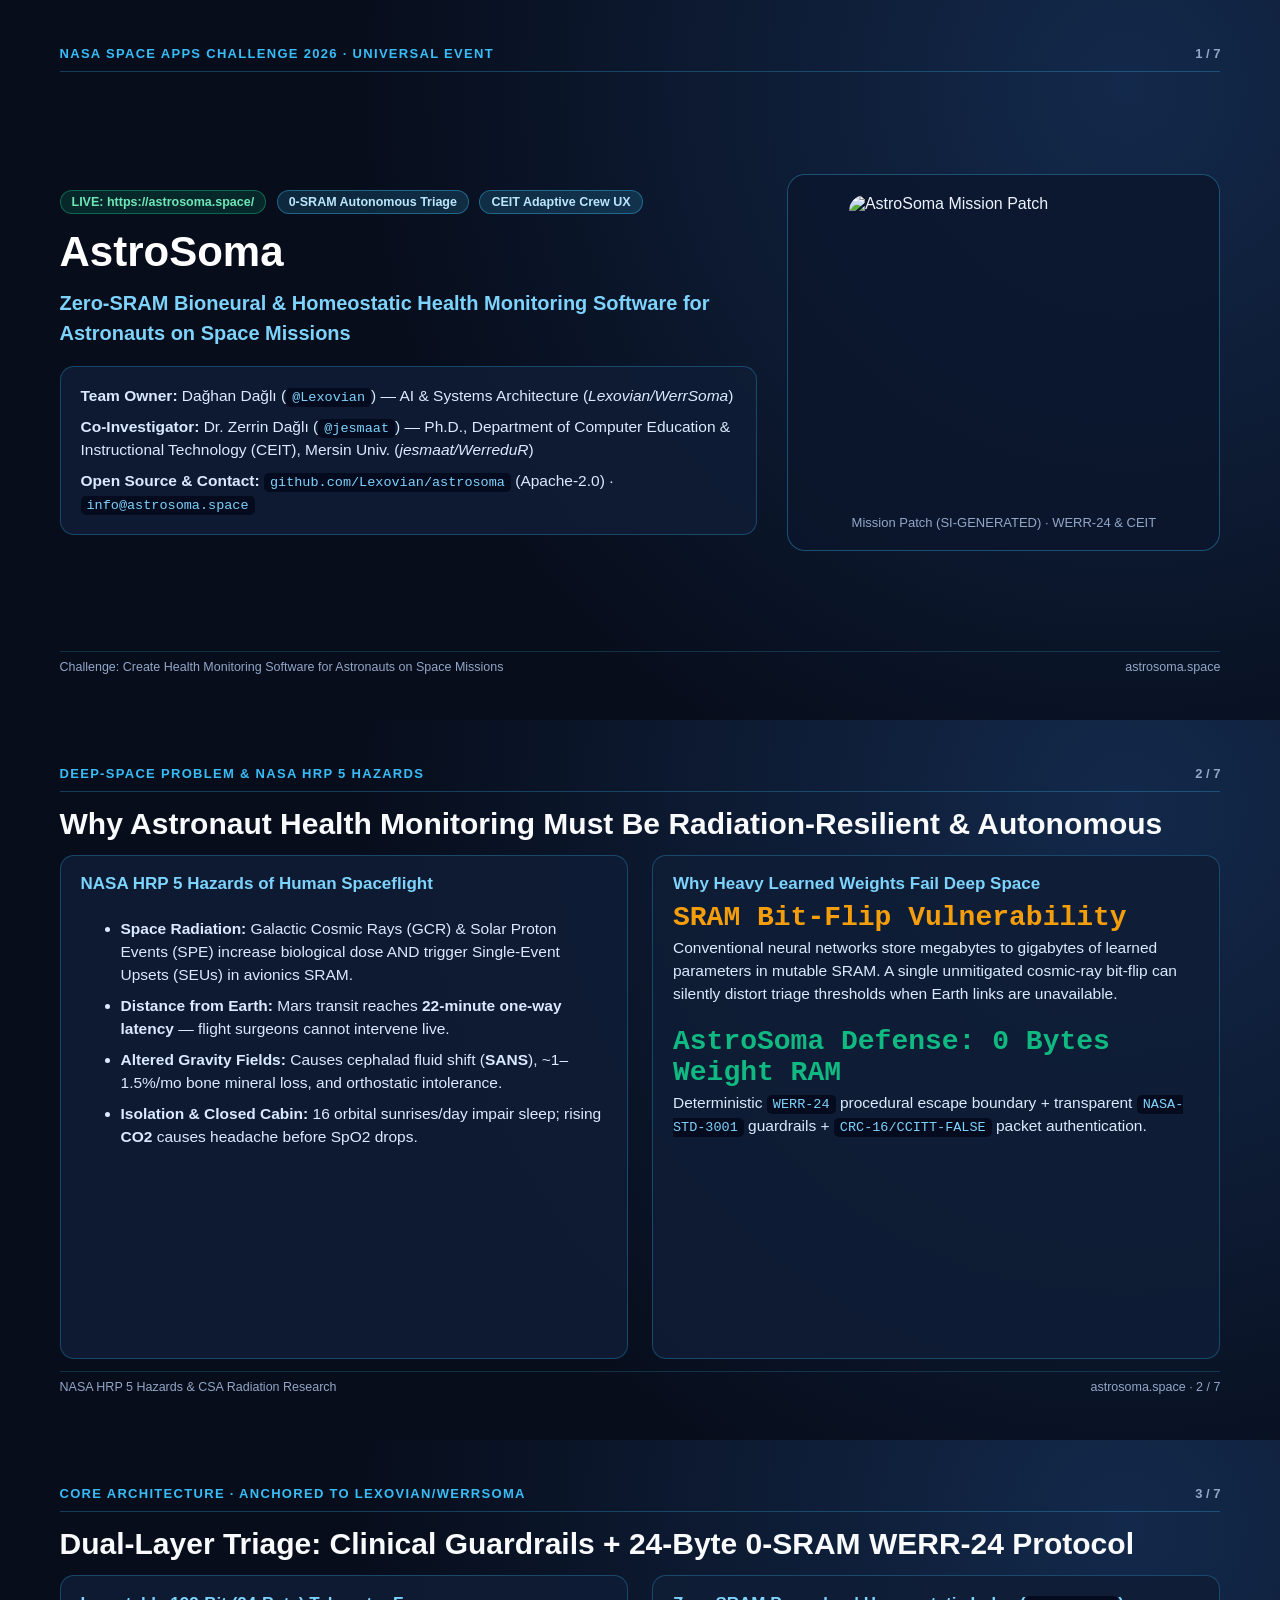
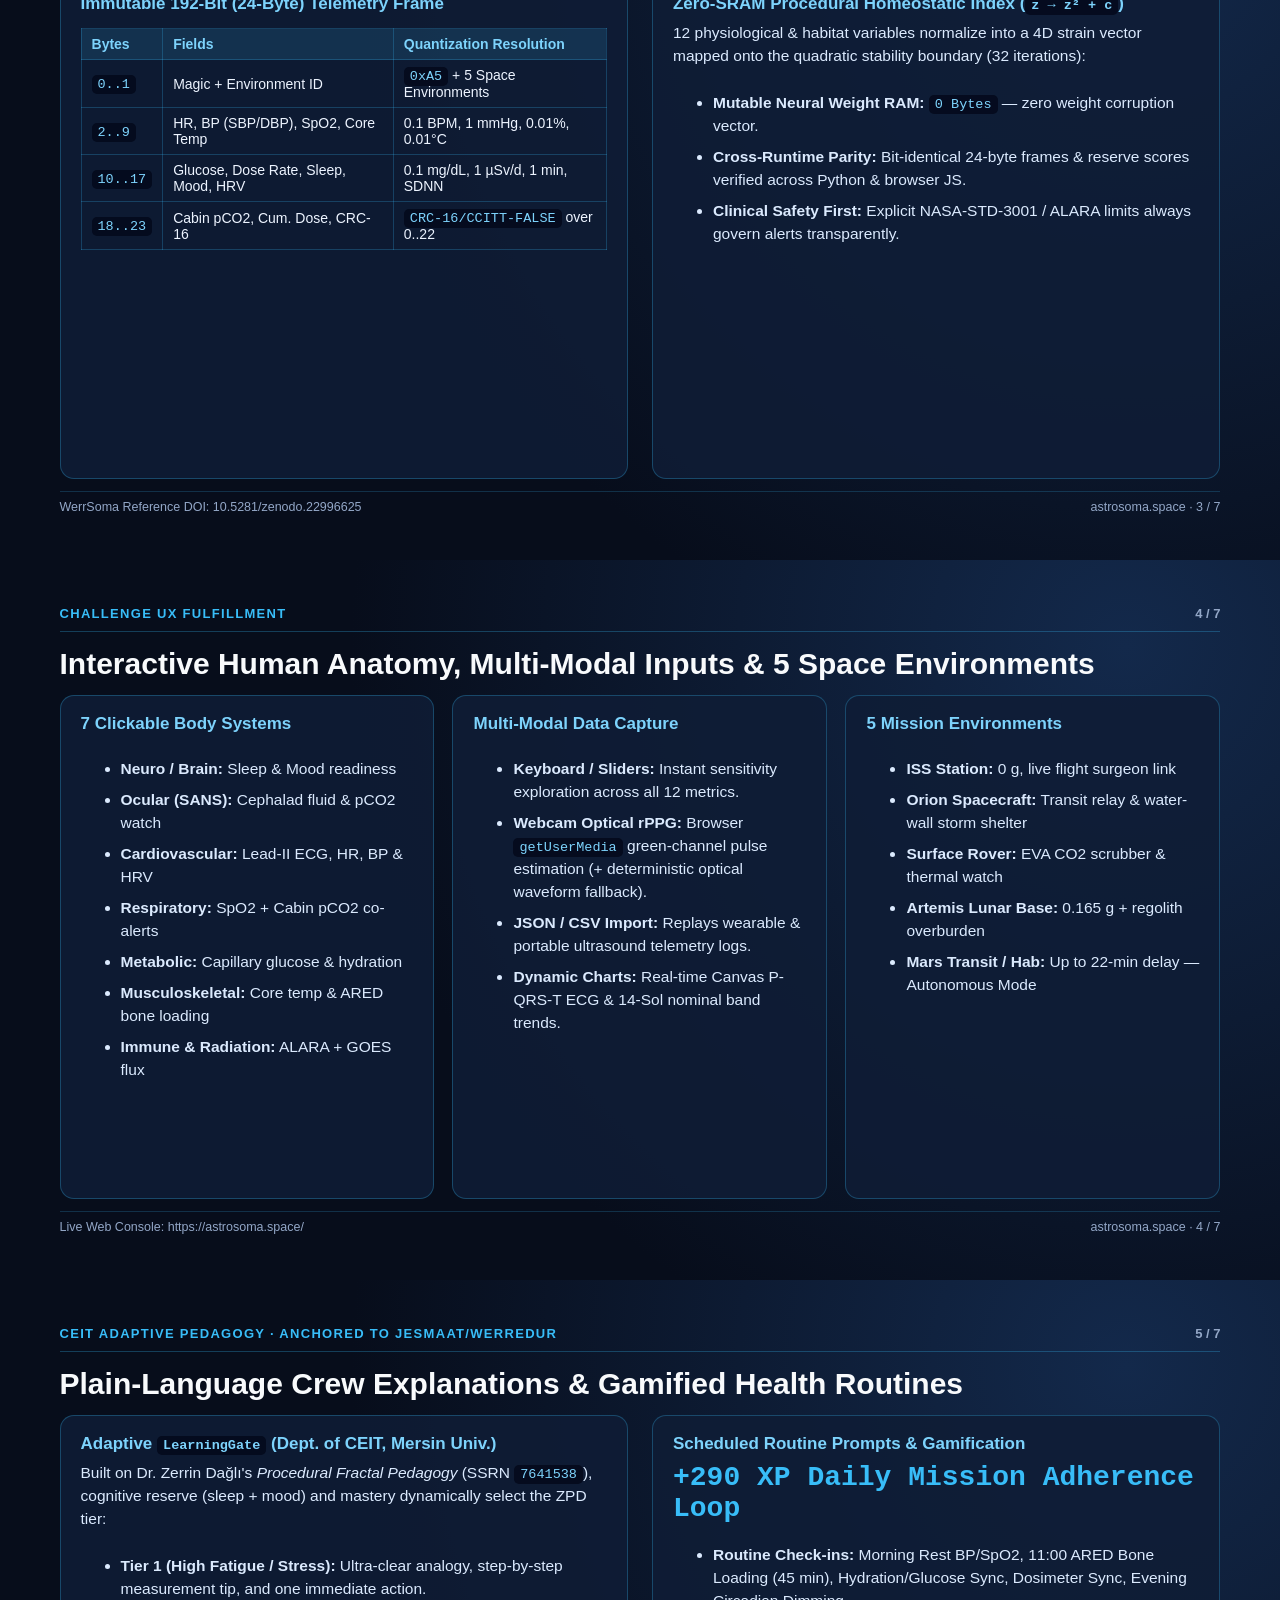
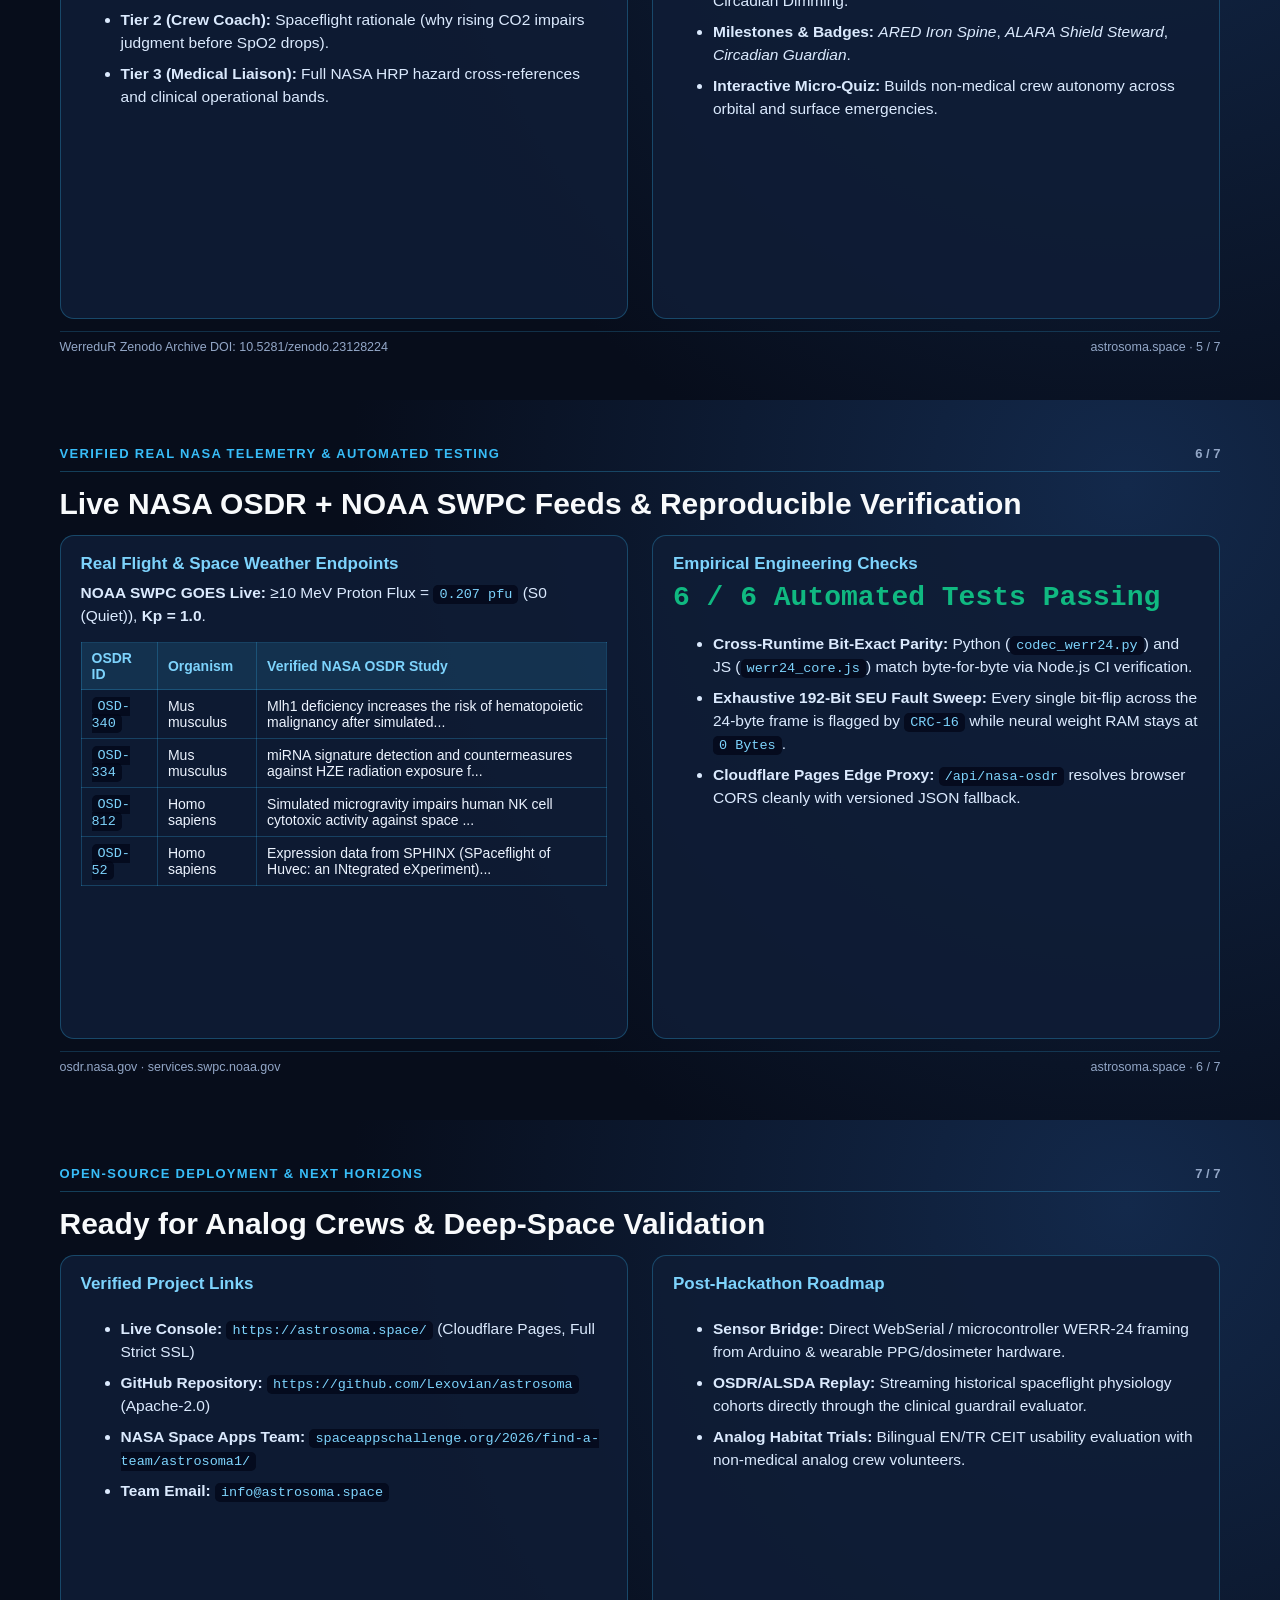
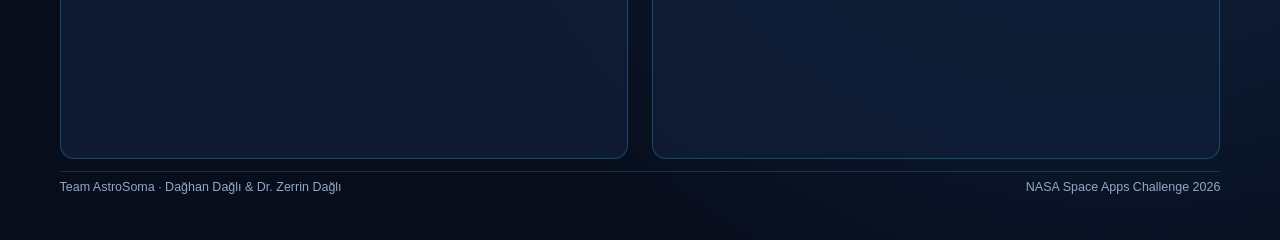
==== demo/slides_en.html @ 0d8e9eee "Implement AstroSoma 0-SRAM health console, WERR-24 parity, CEIT UX, PDFs & CI" ====
<!DOCTYPE html><html lang='en'><head><meta charset='utf-8'><title>AstroSoma — NASA Space Apps 2026 Presentation (EN)</title><style>
    @page { size: 13.333in 7.5in; margin: 0; }
    * { box-sizing: border-box; }
    html, body {
      margin: 0; padding: 0;
      background: #060b16; color: #edf4ff;
      font-family: 'Segoe UI', Inter, Arial, sans-serif;
    }
    .slide {
      width: 13.333in; height: 7.5in;
      padding: 0.48in 0.62in;
      position: relative;
      overflow: hidden;
      page-break-after: always;
      background: radial-gradient(circle at 88% 12%, #13294b 0%, #070d1b 60%);
      display: flex; flex-direction: column; justify-content: space-between;
    }
    .slide:last-child { page-break-after: auto; }
    .hdr {
      display: flex; justify-content: space-between; align-items: center;
      border-bottom: 1px solid rgba(56, 189, 248, 0.28);
      padding-bottom: 10px; margin-bottom: 14px;
    }
    .eyebrow {
      font-size: 13px; font-weight: 700; letter-spacing: 0.1em;
      text-transform: uppercase; color: #38bdf8;
    }
    .pg { font-size: 13px; color: #93a7c7; font-weight: 600; }
    h1 { font-size: 42px; line-height: 1.12; margin: 8px 0 14px; color: #ffffff; }
    h2 { font-size: 30px; line-height: 1.18; margin: 0 0 14px; color: #f8fafc; }
    h3 { font-size: 17px; margin: 0 0 8px; color: #7dd3fc; }
    p, li { font-size: 15.5px; line-height: 1.48; color: #dbeafe; margin: 0 0 8px; }
    .grid2 { display: grid; grid-template-columns: 1fr 1fr; gap: 24px; align-items: stretch; flex: 1; }
    .grid3 { display: grid; grid-template-columns: 1fr 1fr 1fr; gap: 18px; align-items: stretch; flex: 1; }
    .hero-grid { display: grid; grid-template-columns: 1.45fr 0.9fr; gap: 30px; align-items: center; flex: 1; }
    .card {
      background: rgba(15, 29, 54, 0.88);
      border: 1px solid rgba(56, 189, 248, 0.28);
      border-radius: 14px; padding: 18px 20px;
      display: flex; flex-direction: column; justify-content: flex-start;
    }
    .kpi { font-size: 28px; font-weight: 800; color: #10b981; font-family: Consolas, monospace; margin-bottom: 4px; }
    .kpi.warn { color: #f59e0b; }
    .kpi.cyan { color: #38bdf8; }
    .patch-wrap {
      display: flex; flex-direction: column; align-items: center; justify-content: center;
      background: rgba(12, 23, 44, 0.82); border: 1px solid rgba(56, 189, 248, 0.35);
      border-radius: 18px; padding: 20px;
    }
    .patch-wrap img { width: 310px; height: 310px; border-radius: 16px; object-fit: cover; }
    .pill {
      display: inline-block; padding: 4px 11px; border-radius: 999px;
      font-size: 12.5px; font-weight: 700; margin-right: 6px; margin-bottom: 6px;
      background: rgba(56, 189, 248, 0.16); color: #bae6fd; border: 1px solid rgba(56, 189, 248, 0.4);
    }
    .pill.green { background: rgba(16, 185, 129, 0.16); color: #6ee7b7; border-color: rgba(16, 185, 129, 0.45); }
    table { width: 100%; border-collapse: collapse; font-size: 14px; margin-top: 6px; }
    th, td { border: 1px solid rgba(56, 189, 248, 0.24); padding: 7px 10px; text-align: left; }
    th { background: rgba(56, 189, 248, 0.14); color: #7dd3fc; font-weight: 700; }
    code { font-family: Consolas, monospace; background: rgba(2, 6, 23, 0.75); padding: 2px 6px; border-radius: 5px; color: #7dd3fc; font-size: 13.5px; }
    .ftr {
      border-top: 1px solid rgba(56, 189, 248, 0.2);
      padding-top: 8px; margin-top: 12px;
      display: flex; justify-content: space-between; font-size: 12.5px; color: #93a7c7;
    }
    </style></head><body>
        <section class="slide">
          <div class="hdr"><span class="eyebrow">NASA Space Apps Challenge 2026 · Universal Event</span><span class="pg">1 / 7</span></div>
          <div class="hero-grid">
            <div>
              <span class="pill green">LIVE: https://astrosoma.space/</span>
              <span class="pill">0-SRAM Autonomous Triage</span>
              <span class="pill">CEIT Adaptive Crew UX</span>
              <h1>AstroSoma</h1>
              <p style="font-size:20px;color:#7dd3fc;font-weight:600;margin-bottom:18px;">
                Zero-SRAM Bioneural &amp; Homeostatic Health Monitoring Software for Astronauts on Space Missions
              </p>
              <div class="card">
                <p><b>Team Owner:</b> Dağhan Dağlı (<code>@Lexovian</code>) — AI &amp; Systems Architecture (<i>Lexovian/WerrSoma</i>)</p>
                <p><b>Co-Investigator:</b> Dr. Zerrin Dağlı (<code>@jesmaat</code>) — Ph.D., Department of Computer Education &amp; Instructional Technology (CEIT), Mersin Univ. (<i>jesmaat/WerreduR</i>)</p>
                <p style="margin-bottom:0;"><b>Open Source &amp; Contact:</b> <code>github.com/Lexovian/astrosoma</code> (Apache-2.0) · <code>info@astrosoma.space</code></p>
              </div>
            </div>
            <div class="patch-wrap">
              <img src="file:///C:/Users/maat/Documents/antigravity/wonderful-raman/spaceapps_2026/astrosoma/assets/astrosoma_mission_patch.jpg" alt="AstroSoma Mission Patch">
              <div style="margin-top:10px;font-size:13px;color:#93a7c7;">Mission Patch (SI-GENERATED) · WERR-24 &amp; CEIT</div>
            </div>
          </div>
          <div class="ftr"><span>Challenge: Create Health Monitoring Software for Astronauts on Space Missions</span><span>astrosoma.space</span></div>
        </section>
        <section class="slide">
          <div class="hdr"><span class="eyebrow">Deep-Space Problem &amp; NASA HRP 5 Hazards</span><span class="pg">2 / 7</span></div>
          <h2>Why Astronaut Health Monitoring Must Be Radiation-Resilient &amp; Autonomous</h2>
          <div class="grid2">
            <div class="card">
              <h3>NASA HRP 5 Hazards of Human Spaceflight</h3>
              <ul>
                <li><b>Space Radiation:</b> Galactic Cosmic Rays (GCR) &amp; Solar Proton Events (SPE) increase biological dose AND trigger Single-Event Upsets (SEUs) in avionics SRAM.</li>
                <li><b>Distance from Earth:</b> Mars transit reaches <b>22-minute one-way latency</b> — flight surgeons cannot intervene live.</li>
                <li><b>Altered Gravity Fields:</b> Causes cephalad fluid shift (<b>SANS</b>), ~1–1.5%/mo bone mineral loss, and orthostatic intolerance.</li>
                <li><b>Isolation &amp; Closed Cabin:</b> 16 orbital sunrises/day impair sleep; rising <b>CO2</b> causes headache before SpO2 drops.</li>
              </ul>
            </div>
            <div class="card">
              <h3>Why Heavy Learned Weights Fail Deep Space</h3>
              <div class="kpi warn">SRAM Bit-Flip Vulnerability</div>
              <p>Conventional neural networks store megabytes to gigabytes of learned parameters in mutable SRAM. A single unmitigated cosmic-ray bit-flip can silently distort triage thresholds when Earth links are unavailable.</p>
              <div style="margin-top:12px;" class="kpi">AstroSoma Defense: 0 Bytes Weight RAM</div>
              <p>Deterministic <code>WERR-24</code> procedural escape boundary + transparent <code>NASA-STD-3001</code> guardrails + <code>CRC-16/CCITT-FALSE</code> packet authentication.</p>
            </div>
          </div>
          <div class="ftr"><span>NASA HRP 5 Hazards &amp; CSA Radiation Research</span><span>astrosoma.space · 2 / 7</span></div>
        </section>
        <section class="slide">
          <div class="hdr"><span class="eyebrow">Core Architecture · Anchored to Lexovian/WerrSoma</span><span class="pg">3 / 7</span></div>
          <h2>Dual-Layer Triage: Clinical Guardrails + 24-Byte 0-SRAM WERR-24 Protocol</h2>
          <div class="grid2">
            <div class="card">
              <h3>Immutable 192-Bit (24-Byte) Telemetry Frame</h3>
              <table>
                <tr><th>Bytes</th><th>Fields</th><th>Quantization Resolution</th></tr>
                <tr><td><code>0..1</code></td><td>Magic + Environment ID</td><td><code>0xA5</code> + 5 Space Environments</td></tr>
                <tr><td><code>2..9</code></td><td>HR, BP (SBP/DBP), SpO2, Core Temp</td><td>0.1 BPM, 1 mmHg, 0.01%, 0.01°C</td></tr>
                <tr><td><code>10..17</code></td><td>Glucose, Dose Rate, Sleep, Mood, HRV</td><td>0.1 mg/dL, 1 µSv/d, 1 min, SDNN</td></tr>
                <tr><td><code>18..23</code></td><td>Cabin pCO2, Cum. Dose, CRC-16</td><td><code>CRC-16/CCITT-FALSE</code> over 0..22</td></tr>
              </table>
            </div>
            <div class="card">
              <h3>Zero-SRAM Procedural Homeostatic Index (<code>z → z² + c</code>)</h3>
              <p>12 physiological &amp; habitat variables normalize into a 4D strain vector mapped onto the quadratic stability boundary (32 iterations):</p>
              <ul>
                <li><b>Mutable Neural Weight RAM:</b> <code>0 Bytes</code> — zero weight corruption vector.</li>
                <li><b>Cross-Runtime Parity:</b> Bit-identical 24-byte frames &amp; reserve scores verified across Python &amp; browser JS.</li>
                <li><b>Clinical Safety First:</b> Explicit NASA-STD-3001 / ALARA limits always govern alerts transparently.</li>
              </ul>
            </div>
          </div>
          <div class="ftr"><span>WerrSoma Reference DOI: 10.5281/zenodo.22996625</span><span>astrosoma.space · 3 / 7</span></div>
        </section>
        <section class="slide">
          <div class="hdr"><span class="eyebrow">Challenge UX Fulfillment</span><span class="pg">4 / 7</span></div>
          <h2>Interactive Human Anatomy, Multi-Modal Inputs &amp; 5 Space Environments</h2>
          <div class="grid3">
            <div class="card">
              <h3>7 Clickable Body Systems</h3>
              <ul>
                <li><b>Neuro / Brain:</b> Sleep &amp; Mood readiness</li>
                <li><b>Ocular (SANS):</b> Cephalad fluid &amp; pCO2 watch</li>
                <li><b>Cardiovascular:</b> Lead-II ECG, HR, BP &amp; HRV</li>
                <li><b>Respiratory:</b> SpO2 + Cabin pCO2 co-alerts</li>
                <li><b>Metabolic:</b> Capillary glucose &amp; hydration</li>
                <li><b>Musculoskeletal:</b> Core temp &amp; ARED bone loading</li>
                <li><b>Immune &amp; Radiation:</b> ALARA + GOES flux</li>
              </ul>
            </div>
            <div class="card">
              <h3>Multi-Modal Data Capture</h3>
              <ul>
                <li><b>Keyboard / Sliders:</b> Instant sensitivity exploration across all 12 metrics.</li>
                <li><b>Webcam Optical rPPG:</b> Browser <code>getUserMedia</code> green-channel pulse estimation (+ deterministic optical waveform fallback).</li>
                <li><b>JSON / CSV Import:</b> Replays wearable &amp; portable ultrasound telemetry logs.</li>
                <li><b>Dynamic Charts:</b> Real-time Canvas P-QRS-T ECG &amp; 14-Sol nominal band trends.</li>
              </ul>
            </div>
            <div class="card">
              <h3>5 Mission Environments</h3>
              <ul>
                <li><b>ISS Station:</b> 0 g, live flight surgeon link</li>
                <li><b>Orion Spacecraft:</b> Transit relay &amp; water-wall storm shelter</li>
                <li><b>Surface Rover:</b> EVA CO2 scrubber &amp; thermal watch</li>
                <li><b>Artemis Lunar Base:</b> 0.165 g + regolith overburden</li>
                <li><b>Mars Transit / Hab:</b> Up to 22-min delay — Autonomous Mode</li>
              </ul>
            </div>
          </div>
          <div class="ftr"><span>Live Web Console: https://astrosoma.space/</span><span>astrosoma.space · 4 / 7</span></div>
        </section>
        <section class="slide">
          <div class="hdr"><span class="eyebrow">CEIT Adaptive Pedagogy · Anchored to jesmaat/WerreduR</span><span class="pg">5 / 7</span></div>
          <h2>Plain-Language Crew Explanations &amp; Gamified Health Routines</h2>
          <div class="grid2">
            <div class="card">
              <h3>Adaptive <code>LearningGate</code> (Dept. of CEIT, Mersin Univ.)</h3>
              <p>Built on Dr. Zerrin Dağlı's <i>Procedural Fractal Pedagogy</i> (SSRN <code>7641538</code>), cognitive reserve (sleep + mood) and mastery dynamically select the ZPD tier:</p>
              <ul>
                <li><b>Tier 1 (High Fatigue / Stress):</b> Ultra-clear analogy, step-by-step measurement tip, and one immediate action.</li>
                <li><b>Tier 2 (Crew Coach):</b> Spaceflight rationale (why rising CO2 impairs judgment before SpO2 drops).</li>
                <li><b>Tier 3 (Medical Liaison):</b> Full NASA HRP hazard cross-references and clinical operational bands.</li>
              </ul>
            </div>
            <div class="card">
              <h3>Scheduled Routine Prompts &amp; Gamification</h3>
              <div class="kpi cyan">+290 XP Daily Mission Adherence Loop</div>
              <ul>
                <li><b>Routine Check-ins:</b> Morning Rest BP/SpO2, 11:00 ARED Bone Loading (45 min), Hydration/Glucose Sync, Dosimeter Sync, Evening Circadian Dimming.</li>
                <li><b>Milestones &amp; Badges:</b> <i>ARED Iron Spine</i>, <i>ALARA Shield Steward</i>, <i>Circadian Guardian</i>.</li>
                <li><b>Interactive Micro-Quiz:</b> Builds non-medical crew autonomy across orbital and surface emergencies.</li>
              </ul>
            </div>
          </div>
          <div class="ftr"><span>WerreduR Zenodo Archive DOI: 10.5281/zenodo.23128224</span><span>astrosoma.space · 5 / 7</span></div>
        </section>
        <section class="slide">
          <div class="hdr"><span class="eyebrow">Verified Real NASA Telemetry &amp; Automated Testing</span><span class="pg">6 / 7</span></div>
          <h2>Live NASA OSDR + NOAA SWPC Feeds &amp; Reproducible Verification</h2>
          <div class="grid2">
            <div class="card">
              <h3>Real Flight &amp; Space Weather Endpoints</h3>
              <p><b>NOAA SWPC GOES Live:</b> &ge;10 MeV Proton Flux = <code>0.207 pfu</code> (S0 (Quiet)), <b>Kp = 1.0</b>.</p>
              <table>
                <tr><th>OSDR ID</th><th>Organism</th><th>Verified NASA OSDR Study</th></tr>
                <tr><td><code>OSD-340</code></td><td>Mus musculus</td><td>Mlh1 deficiency increases the risk of hematopoietic malignancy after simulated...</td></tr><tr><td><code>OSD-334</code></td><td>Mus musculus</td><td>miRNA signature detection and countermeasures against HZE radiation exposure f...</td></tr><tr><td><code>OSD-812</code></td><td>Homo sapiens</td><td>Simulated microgravity impairs human NK cell cytotoxic activity against space ...</td></tr><tr><td><code>OSD-52</code></td><td>Homo sapiens</td><td>Expression data from SPHINX (SPaceflight of Huvec: an INtegrated eXperiment)...</td></tr>
              </table>
            </div>
            <div class="card">
              <h3>Empirical Engineering Checks</h3>
              <div class="kpi">6 / 6 Automated Tests Passing</div>
              <ul>
                <li><b>Cross-Runtime Bit-Exact Parity:</b> Python (<code>codec_werr24.py</code>) and JS (<code>werr24_core.js</code>) match byte-for-byte via Node.js CI verification.</li>
                <li><b>Exhaustive 192-Bit SEU Fault Sweep:</b> Every single bit-flip across the 24-byte frame is flagged by <code>CRC-16</code> while neural weight RAM stays at <code>0 Bytes</code>.</li>
                <li><b>Cloudflare Pages Edge Proxy:</b> <code>/api/nasa-osdr</code> resolves browser CORS cleanly with versioned JSON fallback.</li>
              </ul>
            </div>
          </div>
          <div class="ftr"><span>osdr.nasa.gov · services.swpc.noaa.gov</span><span>astrosoma.space · 6 / 7</span></div>
        </section>
        <section class="slide">
          <div class="hdr"><span class="eyebrow">Open-Source Deployment &amp; Next Horizons</span><span class="pg">7 / 7</span></div>
          <h2>Ready for Analog Crews &amp; Deep-Space Validation</h2>
          <div class="grid2">
            <div class="card">
              <h3>Verified Project Links</h3>
              <ul>
                <li><b>Live Console:</b> <code>https://astrosoma.space/</code> (Cloudflare Pages, Full Strict SSL)</li>
                <li><b>GitHub Repository:</b> <code>https://github.com/Lexovian/astrosoma</code> (Apache-2.0)</li>
                <li><b>NASA Space Apps Team:</b> <code>spaceappschallenge.org/2026/find-a-team/astrosoma1/</code></li>
                <li><b>Team Email:</b> <code>info@astrosoma.space</code></li>
              </ul>
            </div>
            <div class="card">
              <h3>Post-Hackathon Roadmap</h3>
              <ul>
                <li><b>Sensor Bridge:</b> Direct WebSerial / microcontroller WERR-24 framing from Arduino &amp; wearable PPG/dosimeter hardware.</li>
                <li><b>OSDR/ALSDA Replay:</b> Streaming historical spaceflight physiology cohorts directly through the clinical guardrail evaluator.</li>
                <li><b>Analog Habitat Trials:</b> Bilingual EN/TR CEIT usability evaluation with non-medical analog crew volunteers.</li>
              </ul>
            </div>
          </div>
          <div class="ftr"><span>Team AstroSoma · Dağhan Dağlı &amp; Dr. Zerrin Dağlı</span><span>NASA Space Apps Challenge 2026</span></div>
        </section></body></html>
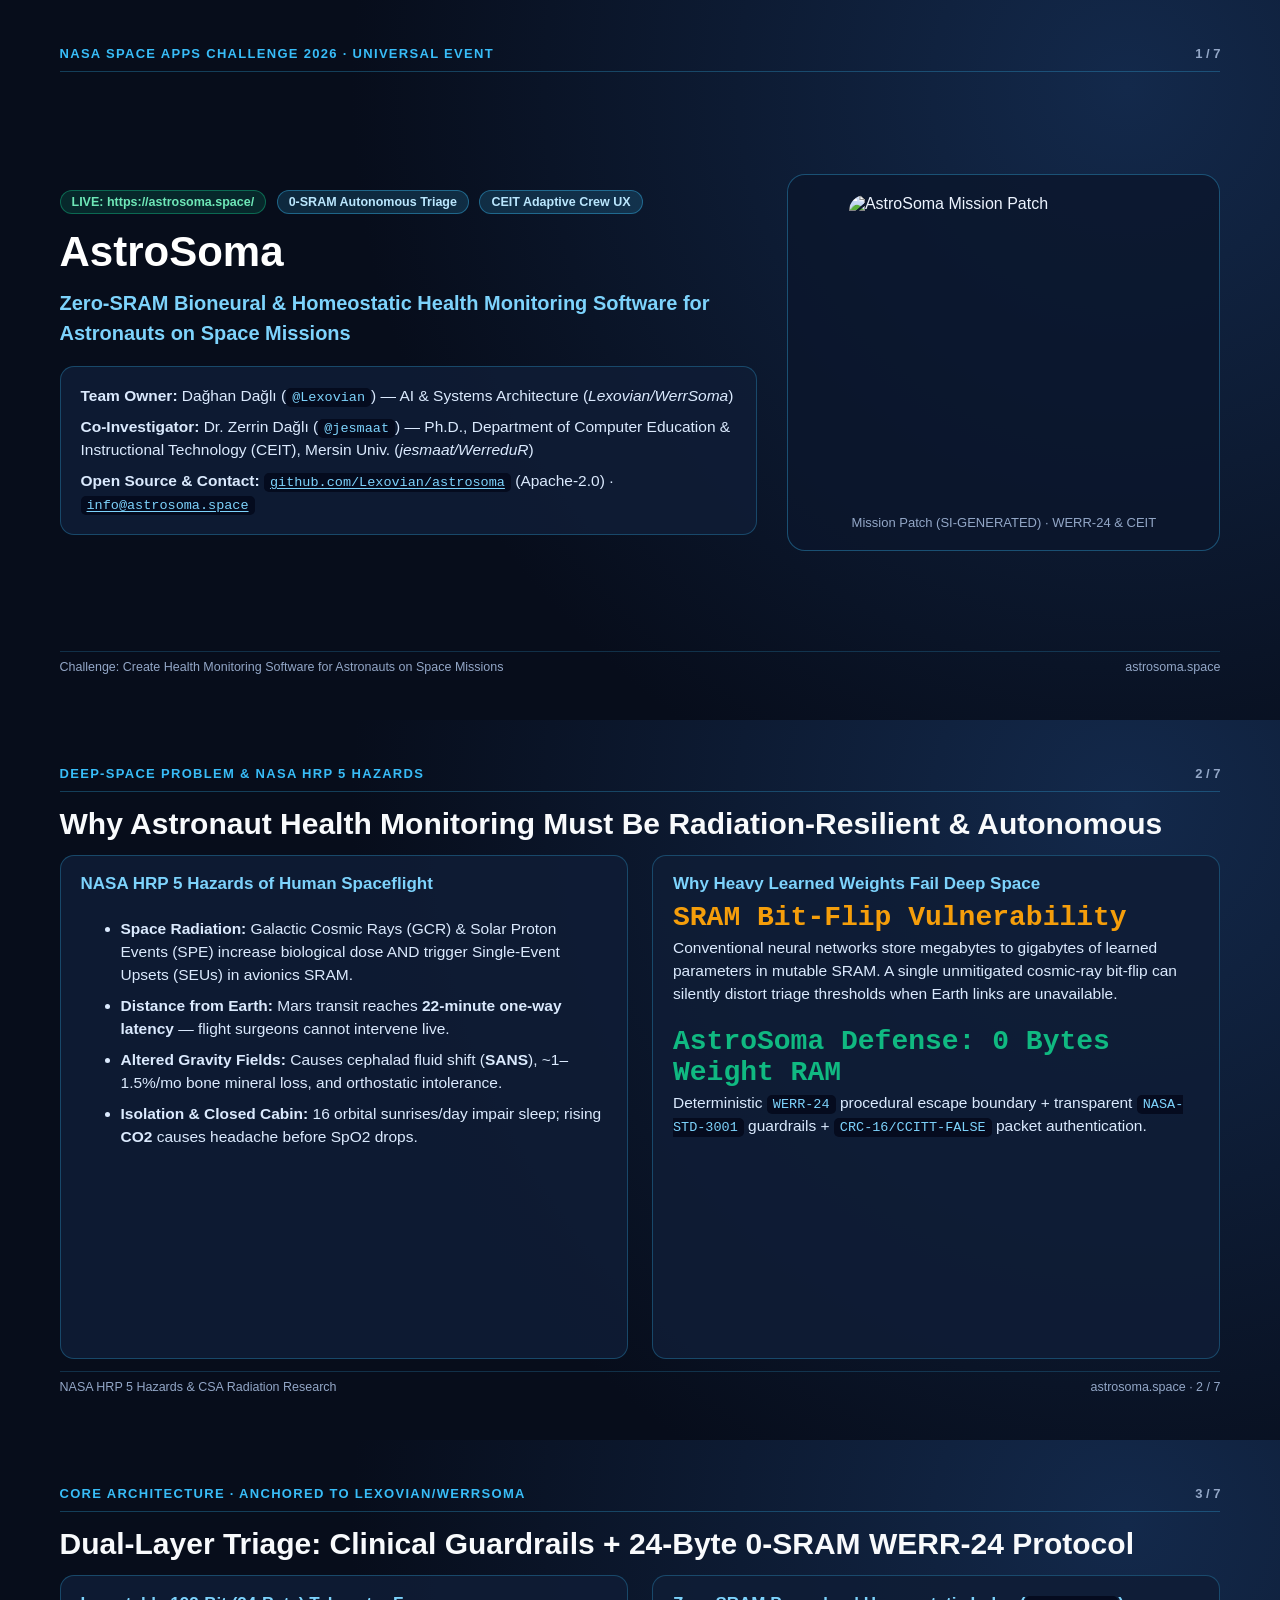
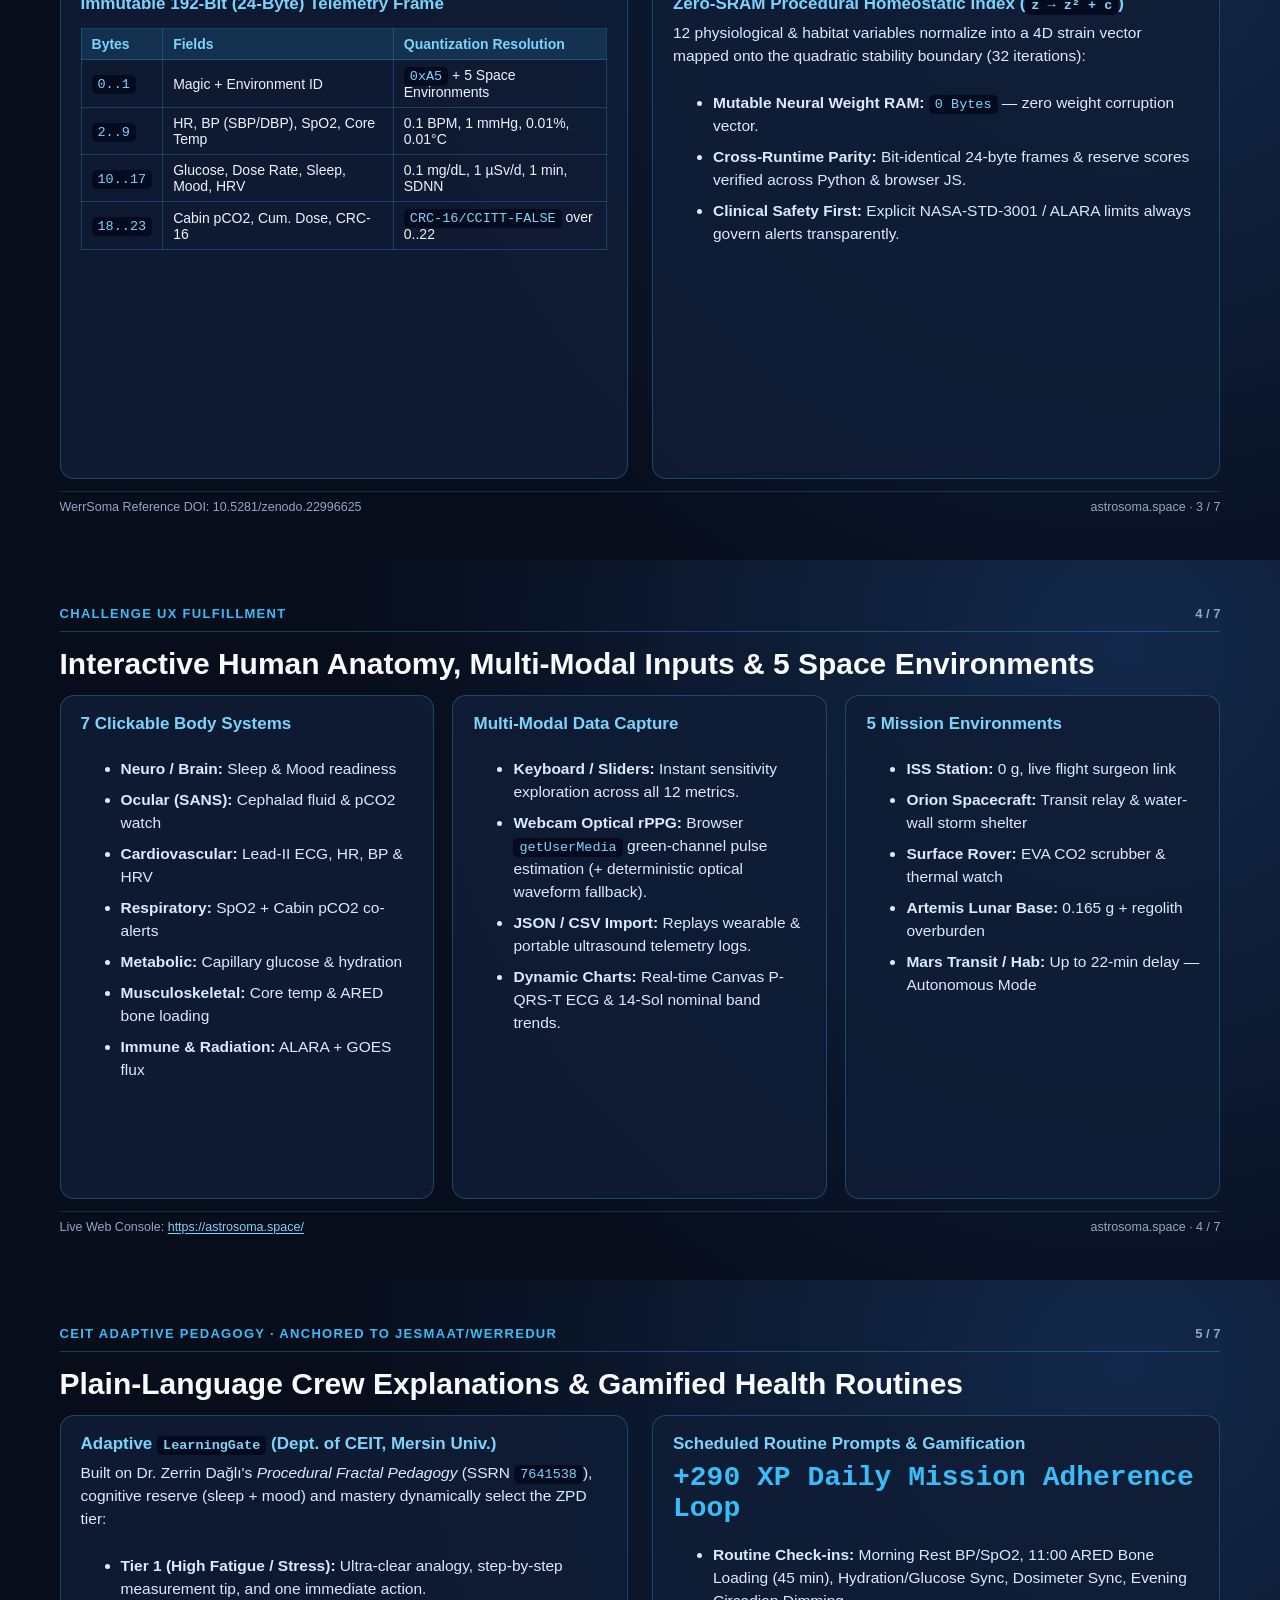
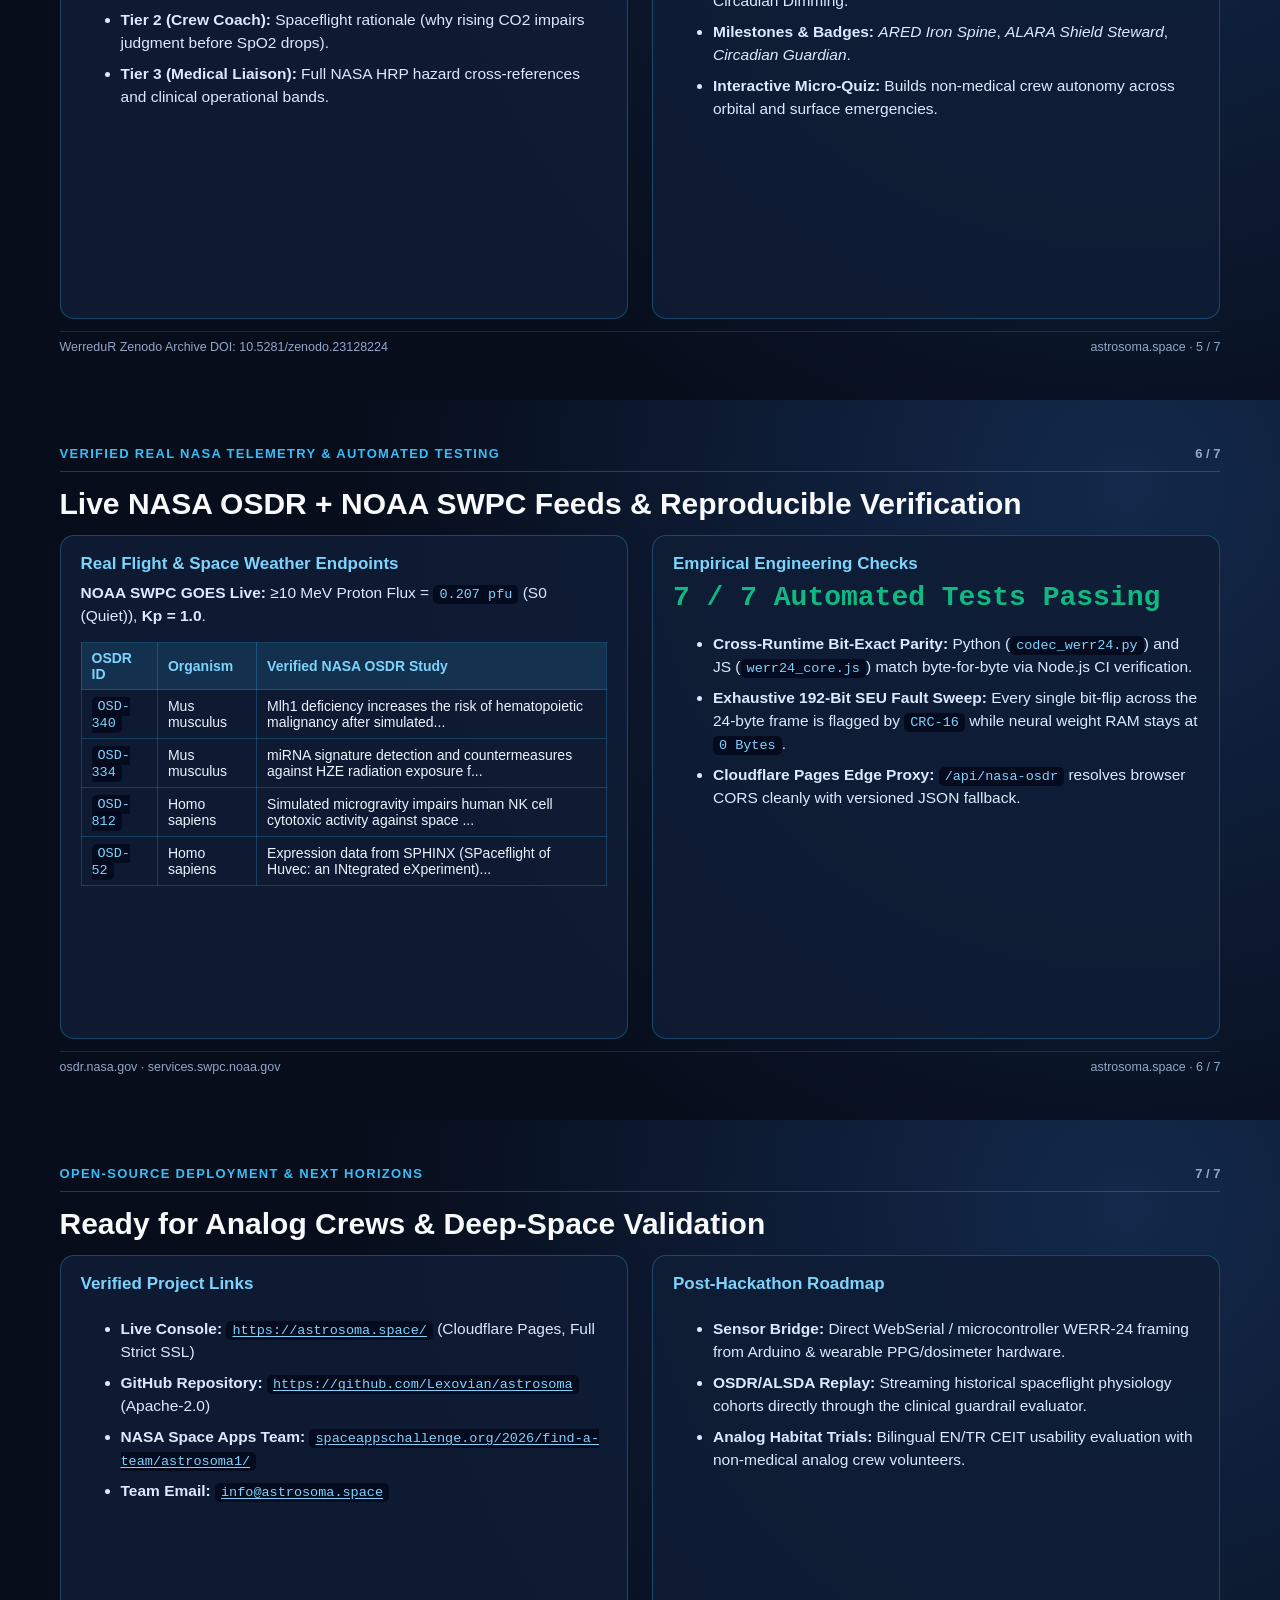
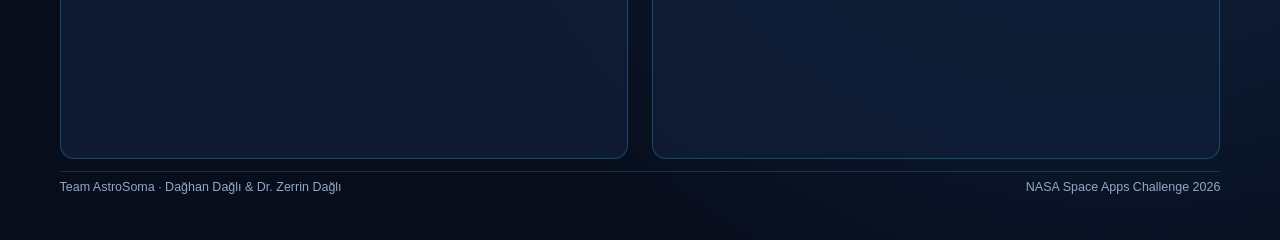
==== commit 32bbb25a: "chore(astrosoma): complete bilingual EN/TR parity, fix 12-vital packet count, add clickable PDF link" ====
--- a/demo/slides_en.html
+++ b/demo/slides_en.html
@@ -58,6 +58,8 @@
     th, td { border: 1px solid rgba(56, 189, 248, 0.24); padding: 7px 10px; text-align: left; }
     th { background: rgba(56, 189, 248, 0.14); color: #7dd3fc; font-weight: 700; }
     code { font-family: Consolas, monospace; background: rgba(2, 6, 23, 0.75); padding: 2px 6px; border-radius: 5px; color: #7dd3fc; font-size: 13.5px; }
+    a { color: inherit; text-decoration: none; }
+    a.link { color: #7dd3fc; text-decoration: underline; text-underline-offset: 2px; }
     .ftr {
       border-top: 1px solid rgba(56, 189, 248, 0.2);
       padding-top: 8px; margin-top: 12px;
@@ -68,7 +70,7 @@
           <div class="hdr"><span class="eyebrow">NASA Space Apps Challenge 2026 · Universal Event</span><span class="pg">1 / 7</span></div>
           <div class="hero-grid">
             <div>
-              <span class="pill green">LIVE: https://astrosoma.space/</span>
+              <a class="pill green" href="https://astrosoma.space/">LIVE: https://astrosoma.space/</a>
               <span class="pill">0-SRAM Autonomous Triage</span>
               <span class="pill">CEIT Adaptive Crew UX</span>
               <h1>AstroSoma</h1>
@@ -78,7 +80,7 @@
               <div class="card">
                 <p><b>Team Owner:</b> Dağhan Dağlı (<code>@Lexovian</code>) — AI &amp; Systems Architecture (<i>Lexovian/WerrSoma</i>)</p>
                 <p><b>Co-Investigator:</b> Dr. Zerrin Dağlı (<code>@jesmaat</code>) — Ph.D., Department of Computer Education &amp; Instructional Technology (CEIT), Mersin Univ. (<i>jesmaat/WerreduR</i>)</p>
-                <p style="margin-bottom:0;"><b>Open Source &amp; Contact:</b> <code>github.com/Lexovian/astrosoma</code> (Apache-2.0) · <code>info@astrosoma.space</code></p>
+                <p style="margin-bottom:0;"><b>Open Source &amp; Contact:</b> <a class="link" href="https://github.com/Lexovian/astrosoma"><code>github.com/Lexovian/astrosoma</code></a> (Apache-2.0) · <a class="link" href="mailto:info@astrosoma.space"><code>info@astrosoma.space</code></a></p>
               </div>
             </div>
             <div class="patch-wrap">
@@ -86,7 +88,7 @@
               <div style="margin-top:10px;font-size:13px;color:#93a7c7;">Mission Patch (SI-GENERATED) · WERR-24 &amp; CEIT</div>
             </div>
           </div>
-          <div class="ftr"><span>Challenge: Create Health Monitoring Software for Astronauts on Space Missions</span><span>astrosoma.space</span></div>
+          <div class="ftr"><span>Challenge: Create Health Monitoring Software for Astronauts on Space Missions</span><a href="https://astrosoma.space/">astrosoma.space</a></div>
         </section>
         <section class="slide">
           <div class="hdr"><span class="eyebrow">Deep-Space Problem &amp; NASA HRP 5 Hazards</span><span class="pg">2 / 7</span></div>
@@ -135,7 +137,7 @@
               </ul>
             </div>
           </div>
-          <div class="ftr"><span>WerrSoma Reference DOI: 10.5281/zenodo.22996625</span><span>astrosoma.space · 3 / 7</span></div>
+          <div class="ftr"><span><a href="https://doi.org/10.5281/zenodo.22996625">WerrSoma Reference DOI: 10.5281/zenodo.22996625</a></span><a href="https://astrosoma.space/">astrosoma.space · 3 / 7</a></div>
         </section>
         <section class="slide">
           <div class="hdr"><span class="eyebrow">Challenge UX Fulfillment</span><span class="pg">4 / 7</span></div>
@@ -173,7 +175,7 @@
               </ul>
             </div>
           </div>
-          <div class="ftr"><span>Live Web Console: https://astrosoma.space/</span><span>astrosoma.space · 4 / 7</span></div>
+          <div class="ftr"><span>Live Web Console: <a class="link" href="https://astrosoma.space/">https://astrosoma.space/</a></span><a href="https://astrosoma.space/">astrosoma.space · 4 / 7</a></div>
         </section>
         <section class="slide">
           <div class="hdr"><span class="eyebrow">CEIT Adaptive Pedagogy · Anchored to jesmaat/WerreduR</span><span class="pg">5 / 7</span></div>
@@ -198,7 +200,7 @@
               </ul>
             </div>
           </div>
-          <div class="ftr"><span>WerreduR Zenodo Archive DOI: 10.5281/zenodo.23128224</span><span>astrosoma.space · 5 / 7</span></div>
+          <div class="ftr"><span><a href="https://doi.org/10.5281/zenodo.23128224">WerreduR Zenodo Archive DOI: 10.5281/zenodo.23128224</a></span><a href="https://astrosoma.space/">astrosoma.space · 5 / 7</a></div>
         </section>
         <section class="slide">
           <div class="hdr"><span class="eyebrow">Verified Real NASA Telemetry &amp; Automated Testing</span><span class="pg">6 / 7</span></div>
@@ -214,7 +216,7 @@
             </div>
             <div class="card">
               <h3>Empirical Engineering Checks</h3>
-              <div class="kpi">6 / 6 Automated Tests Passing</div>
+              <div class="kpi">7 / 7 Automated Tests Passing</div>
               <ul>
                 <li><b>Cross-Runtime Bit-Exact Parity:</b> Python (<code>codec_werr24.py</code>) and JS (<code>werr24_core.js</code>) match byte-for-byte via Node.js CI verification.</li>
                 <li><b>Exhaustive 192-Bit SEU Fault Sweep:</b> Every single bit-flip across the 24-byte frame is flagged by <code>CRC-16</code> while neural weight RAM stays at <code>0 Bytes</code>.</li>
@@ -222,7 +224,7 @@
               </ul>
             </div>
           </div>
-          <div class="ftr"><span>osdr.nasa.gov · services.swpc.noaa.gov</span><span>astrosoma.space · 6 / 7</span></div>
+          <div class="ftr"><span><a href="https://osdr.nasa.gov/">osdr.nasa.gov</a> · <a href="https://services.swpc.noaa.gov/">services.swpc.noaa.gov</a></span><a href="https://astrosoma.space/">astrosoma.space · 6 / 7</a></div>
         </section>
         <section class="slide">
           <div class="hdr"><span class="eyebrow">Open-Source Deployment &amp; Next Horizons</span><span class="pg">7 / 7</span></div>
@@ -231,10 +233,10 @@
             <div class="card">
               <h3>Verified Project Links</h3>
               <ul>
-                <li><b>Live Console:</b> <code>https://astrosoma.space/</code> (Cloudflare Pages, Full Strict SSL)</li>
-                <li><b>GitHub Repository:</b> <code>https://github.com/Lexovian/astrosoma</code> (Apache-2.0)</li>
-                <li><b>NASA Space Apps Team:</b> <code>spaceappschallenge.org/2026/find-a-team/astrosoma1/</code></li>
-                <li><b>Team Email:</b> <code>info@astrosoma.space</code></li>
+                <li><b>Live Console:</b> <a class="link" href="https://astrosoma.space/"><code>https://astrosoma.space/</code></a> (Cloudflare Pages, Full Strict SSL)</li>
+                <li><b>GitHub Repository:</b> <a class="link" href="https://github.com/Lexovian/astrosoma"><code>https://github.com/Lexovian/astrosoma</code></a> (Apache-2.0)</li>
+                <li><b>NASA Space Apps Team:</b> <a class="link" href="https://www.spaceappschallenge.org/2026/find-a-team/astrosoma1/"><code>spaceappschallenge.org/2026/find-a-team/astrosoma1/</code></a></li>
+                <li><b>Team Email:</b> <a class="link" href="mailto:info@astrosoma.space"><code>info@astrosoma.space</code></a></li>
               </ul>
             </div>
             <div class="card">
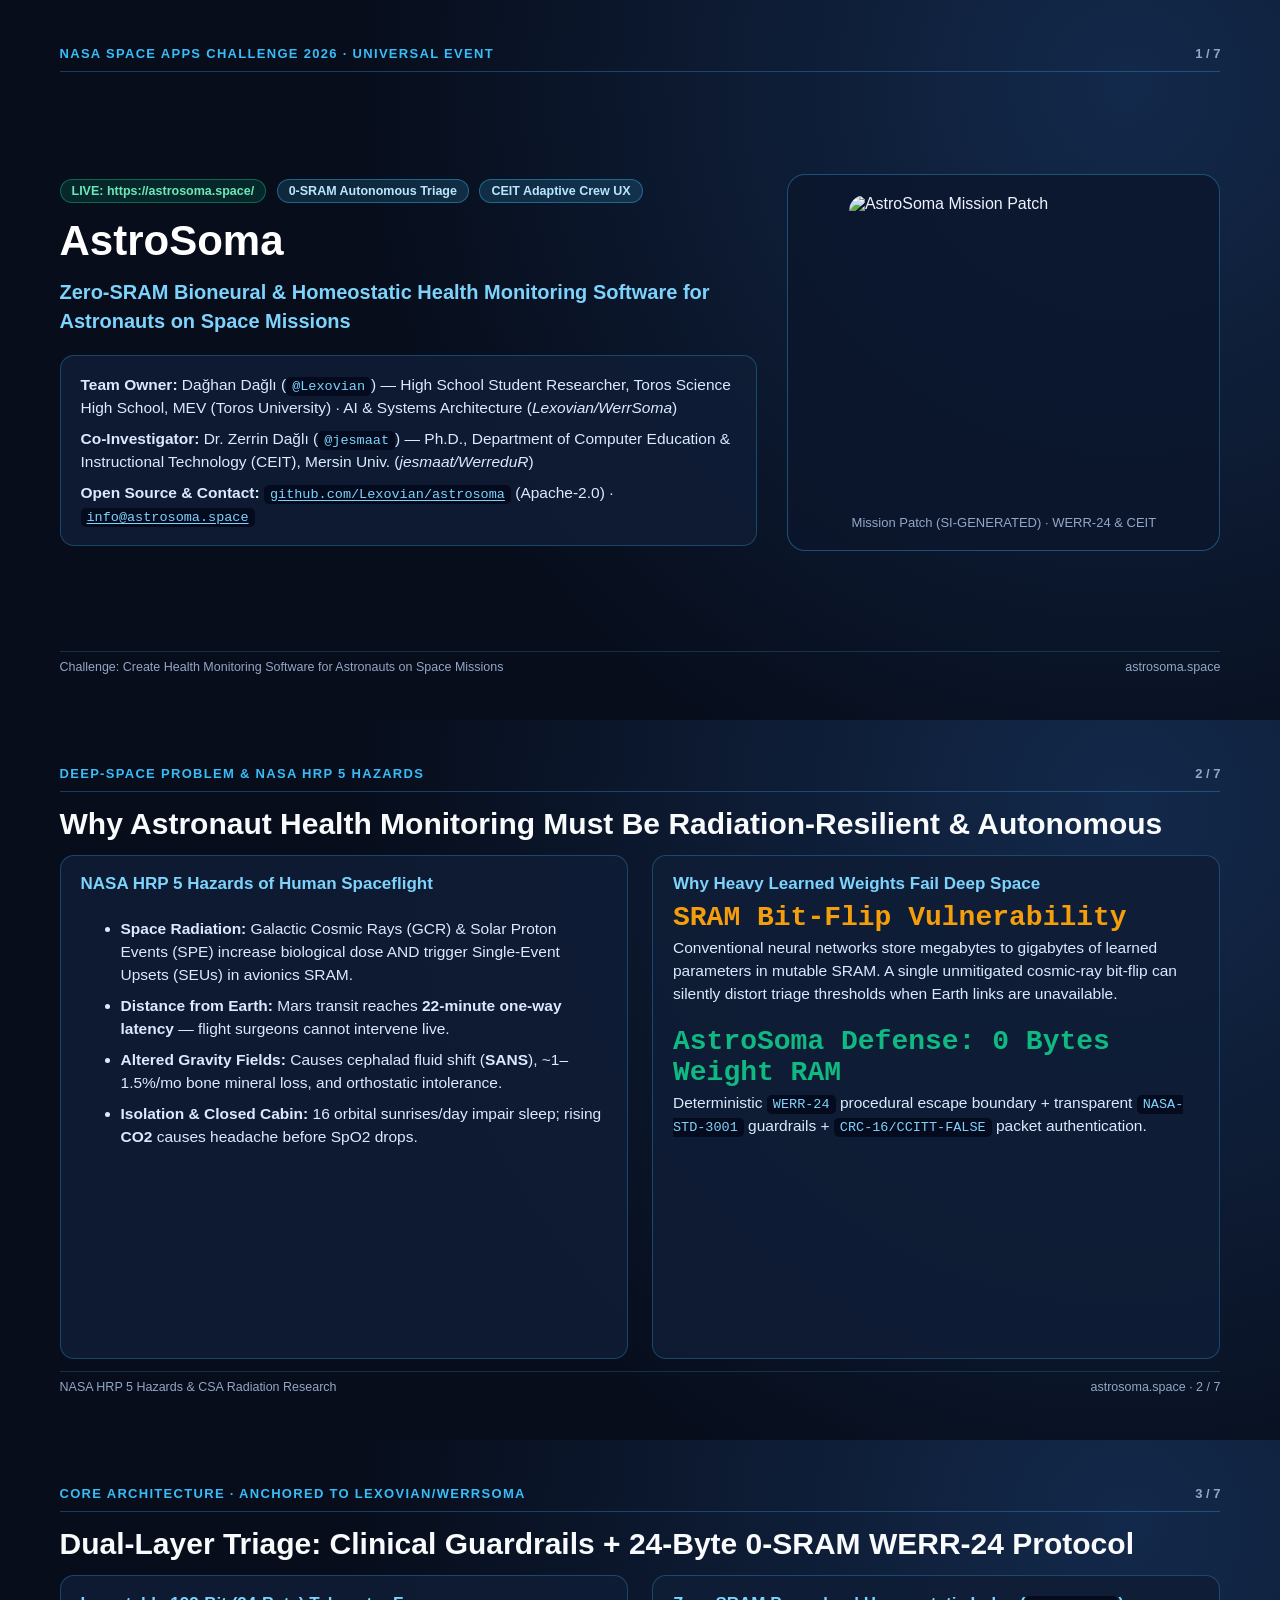
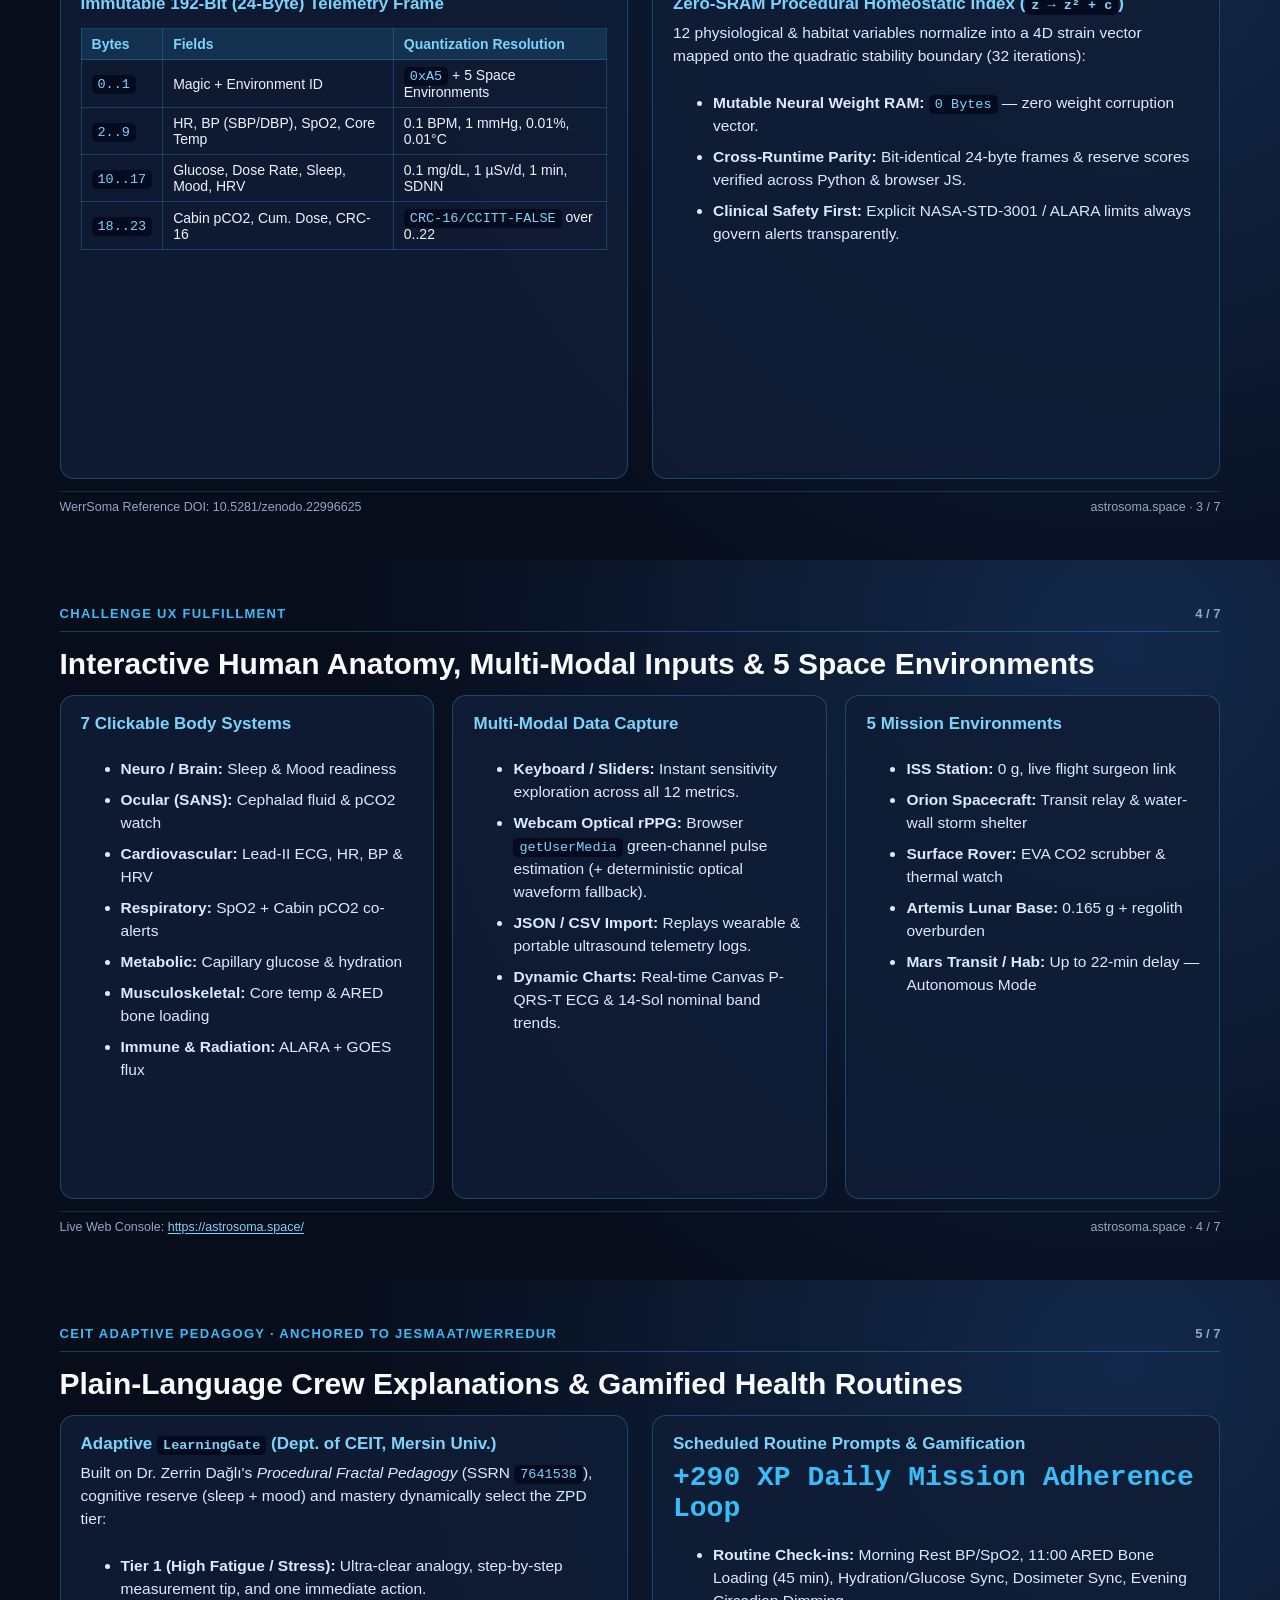
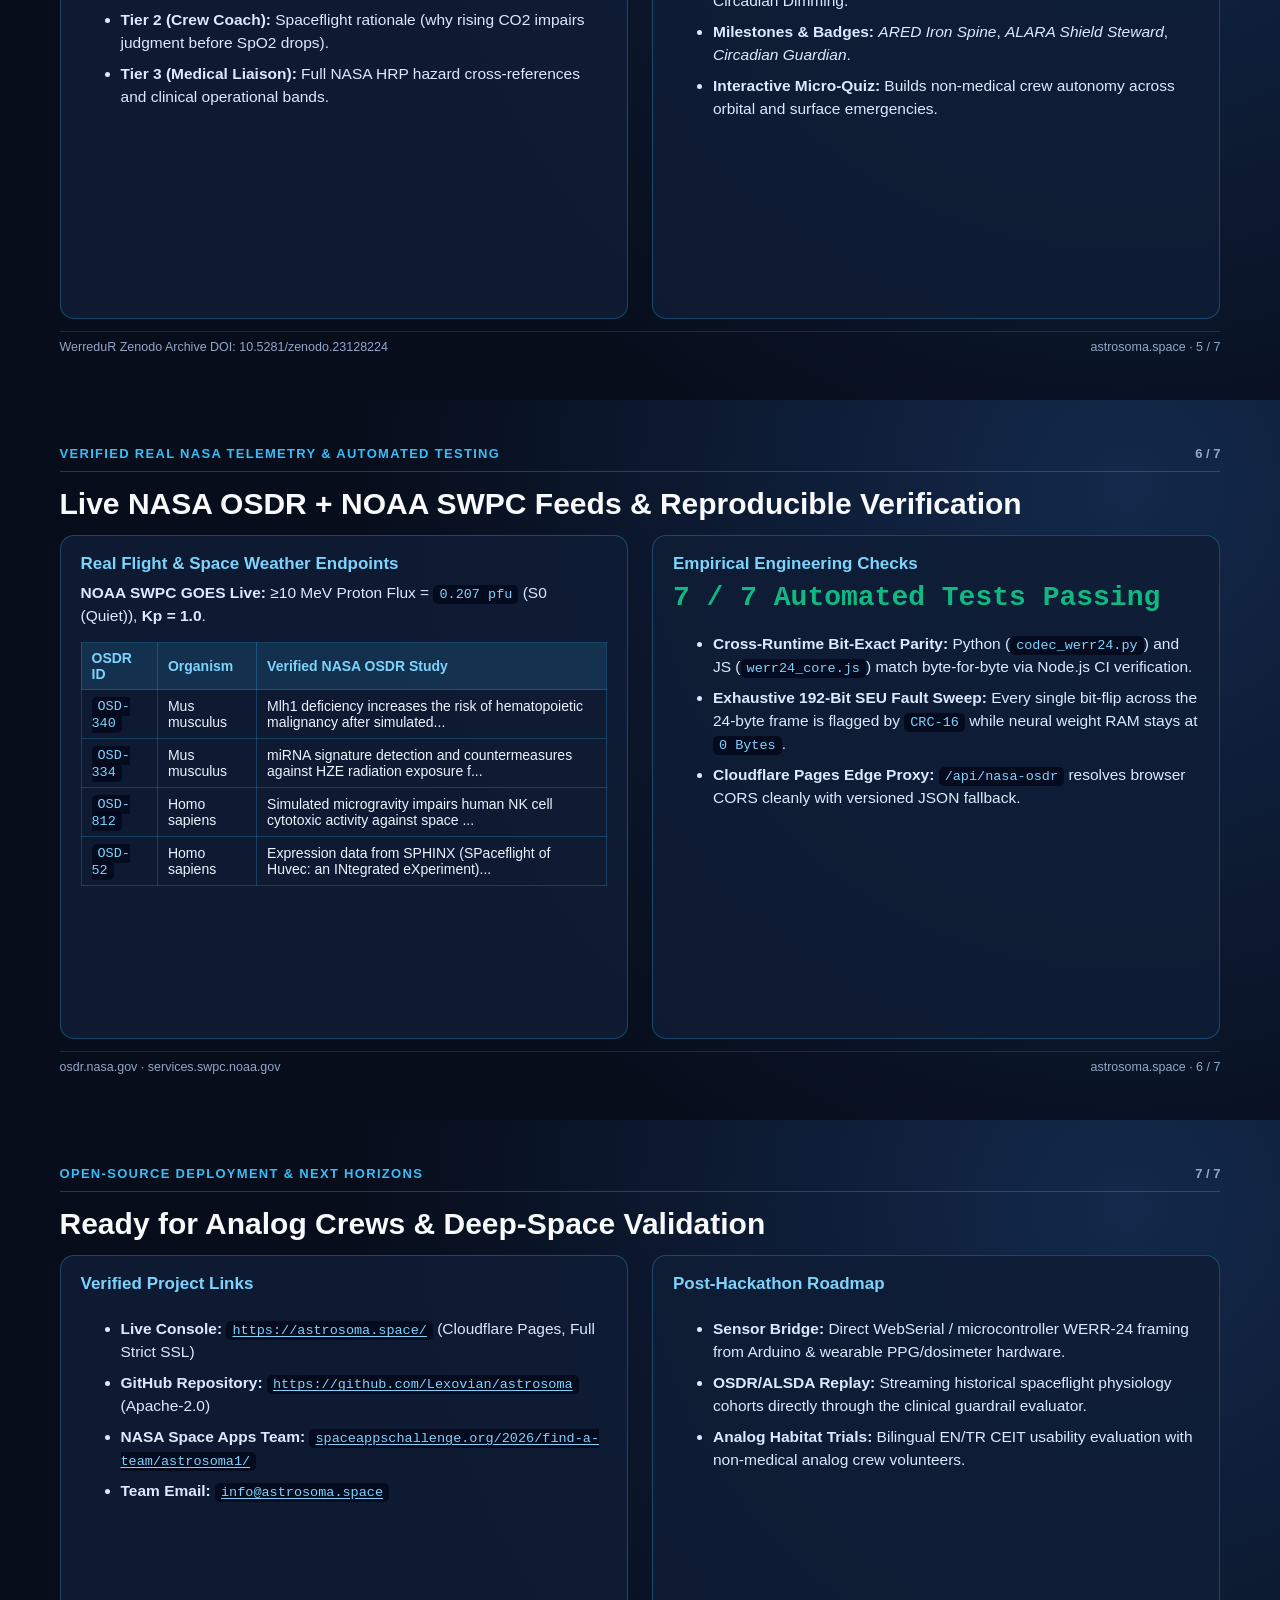
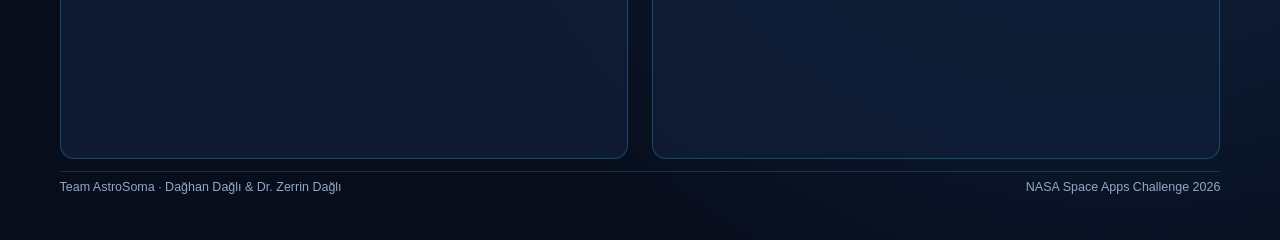
==== commit f2913738: "Restore Daghan Dagli Toros Science High School affiliation and JS/CSS cache-busters" ====
--- a/demo/slides_en.html
+++ b/demo/slides_en.html
@@ -78,7 +78,7 @@
                 Zero-SRAM Bioneural &amp; Homeostatic Health Monitoring Software for Astronauts on Space Missions
               </p>
               <div class="card">
-                <p><b>Team Owner:</b> Dağhan Dağlı (<code>@Lexovian</code>) — AI &amp; Systems Architecture (<i>Lexovian/WerrSoma</i>)</p>
+                <p><b>Team Owner:</b> Dağhan Dağlı (<code>@Lexovian</code>) — High School Student Researcher, Toros Science High School, MEV (Toros University) · AI &amp; Systems Architecture (<i>Lexovian/WerrSoma</i>)</p>
                 <p><b>Co-Investigator:</b> Dr. Zerrin Dağlı (<code>@jesmaat</code>) — Ph.D., Department of Computer Education &amp; Instructional Technology (CEIT), Mersin Univ. (<i>jesmaat/WerreduR</i>)</p>
                 <p style="margin-bottom:0;"><b>Open Source &amp; Contact:</b> <a class="link" href="https://github.com/Lexovian/astrosoma"><code>github.com/Lexovian/astrosoma</code></a> (Apache-2.0) · <a class="link" href="mailto:info@astrosoma.space"><code>info@astrosoma.space</code></a></p>
               </div>
